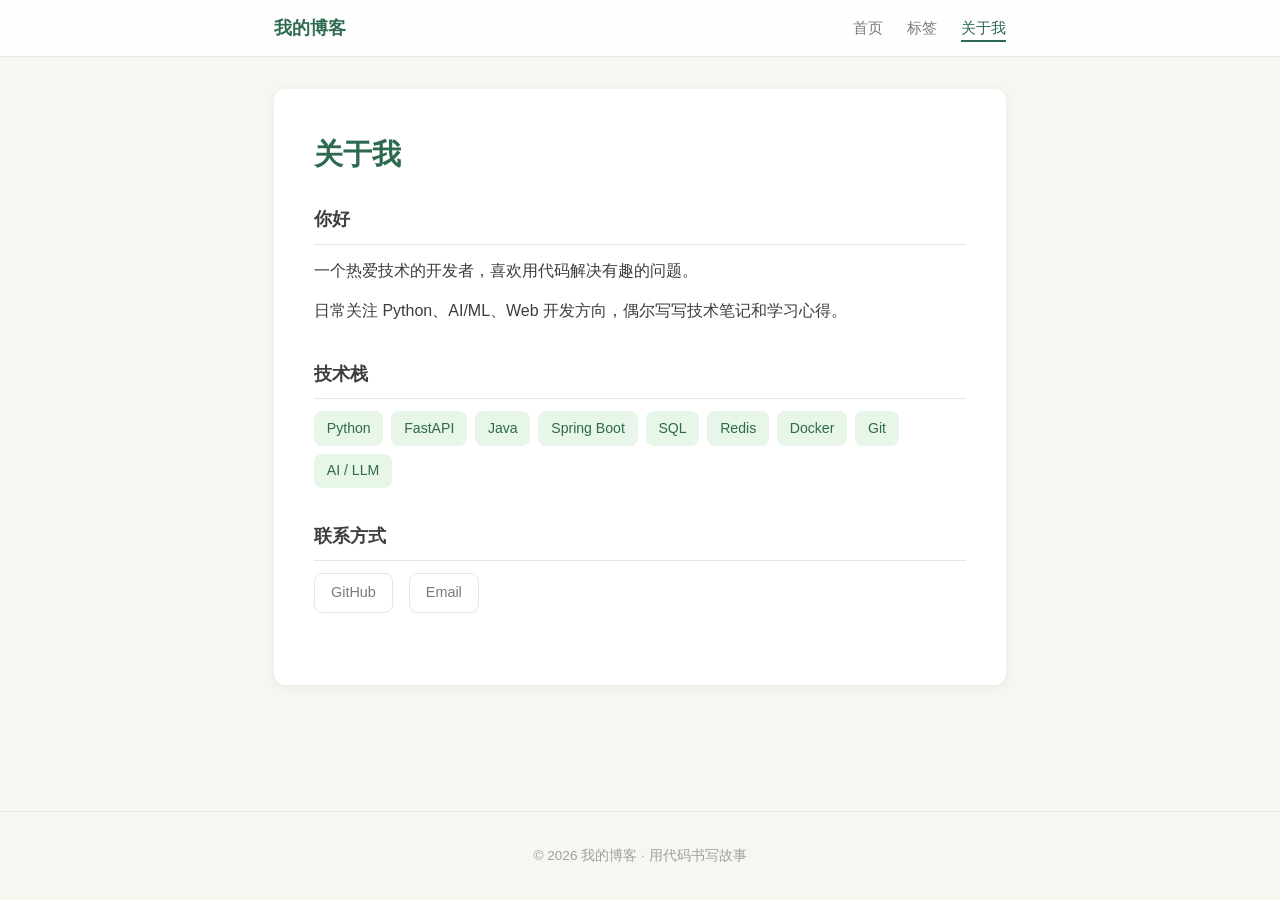
==== about.html @ 417cd6e2 "init: personal blog with FastAPI-style static site Clean, minimal blog homepage with article list, t" ====
<!DOCTYPE html>
<html lang="zh-CN">
<head>
  <meta charset="UTF-8">
  <meta name="viewport" content="width=device-width, initial-scale=1.0">
  <title>关于我 - 我的博客</title>
  <link rel="stylesheet" href="static/css/style.css">
</head>
<body>
  <nav class="navbar">
    <div class="navbar-inner">
      <a href="index.html" class="navbar-brand">我的博客</a>
      <ul class="navbar-links">
        <li><a href="index.html">首页</a></li>
        <li><a href="tags.html">标签</a></li>
        <li><a href="about.html" class="active">关于我</a></li>
      </ul>
    </div>
  </nav>

  <div class="container">
    <div class="about-card">
      <h1>关于我</h1>

      <div class="about-section">
        <h2>你好</h2>
        <p>一个热爱技术的开发者，喜欢用代码解决有趣的问题。</p>
        <p>日常关注 Python、AI/ML、Web 开发方向，偶尔写写技术笔记和学习心得。</p>
      </div>

      <div class="about-section">
        <h2>技术栈</h2>
        <div class="skill-tags">
          <span class="skill-tag">Python</span>
          <span class="skill-tag">FastAPI</span>
          <span class="skill-tag">Java</span>
          <span class="skill-tag">Spring Boot</span>
          <span class="skill-tag">SQL</span>
          <span class="skill-tag">Redis</span>
          <span class="skill-tag">Docker</span>
          <span class="skill-tag">Git</span>
          <span class="skill-tag">AI / LLM</span>
        </div>
      </div>

      <div class="about-section">
        <h2>联系方式</h2>
        <div class="social-links">
          <a href="https://github.com/" target="_blank">GitHub</a>
          <a href="mailto:hello@example.com">Email</a>
        </div>
      </div>
    </div>
  </div>

  <footer class="footer">
    <p>&copy; 2026 我的博客 · 用代码书写故事</p>
  </footer>
</body>
</html>
---- static/css/style.css ----
/* ========== Reset & Base ========== */
*,
*::before,
*::after {
  margin: 0;
  padding: 0;
  box-sizing: border-box;
}

:root {
  --bg: #f8f6f0;
  --bg-card: #ffffff;
  --primary: #2d6a4f;
  --primary-light: #40916c;
  --primary-bg: #e8f5e9;
  --text: #3d3d3d;
  --text-light: #7a7a7a;
  --text-muted: #a0a0a0;
  --border: #e8e6df;
  --shadow: 0 2px 12px rgba(0, 0, 0, 0.06);
  --shadow-hover: 0 4px 20px rgba(0, 0, 0, 0.1);
  --radius: 12px;
  --max-width: 780px;
}

html {
  font-size: 16px;
  scroll-behavior: smooth;
}

body {
  font-family: "PingFang SC", "Hiragino Sans GB", "Noto Sans SC", "Microsoft YaHei", sans-serif;
  background-color: var(--bg);
  color: var(--text);
  line-height: 1.75;
  min-height: 100vh;
  display: flex;
  flex-direction: column;
}

a {
  color: var(--primary);
  text-decoration: none;
  transition: color 0.2s;
}

a:hover {
  color: var(--primary-light);
}

/* ========== Navigation ========== */
.navbar {
  background: var(--bg-card);
  border-bottom: 1px solid var(--border);
  position: sticky;
  top: 0;
  z-index: 100;
  backdrop-filter: blur(10px);
  background: rgba(255, 255, 255, 0.9);
}

.navbar-inner {
  max-width: var(--max-width);
  margin: 0 auto;
  padding: 0 1.5rem;
  display: flex;
  align-items: center;
  justify-content: space-between;
  height: 56px;
}

.navbar-brand {
  font-size: 1.1rem;
  font-weight: 700;
  color: var(--primary);
}

.navbar-links {
  display: flex;
  gap: 1.5rem;
  list-style: none;
}

.navbar-links a {
  color: var(--text-light);
  font-size: 0.95rem;
  padding: 0.25rem 0;
  border-bottom: 2px solid transparent;
  transition: all 0.2s;
}

.navbar-links a:hover,
.navbar-links a.active {
  color: var(--primary);
  border-bottom-color: var(--primary);
}

/* ========== Container ========== */
.container {
  max-width: var(--max-width);
  margin: 0 auto;
  padding: 2rem 1.5rem;
  flex: 1;
  width: 100%;
}

/* ========== Hero ========== */
.hero {
  text-align: center;
  padding: 3rem 0 2rem;
}

.hero h1 {
  font-size: 2rem;
  font-weight: 700;
  color: var(--primary);
  margin-bottom: 0.5rem;
}

.hero .subtitle {
  font-size: 1.05rem;
  color: var(--text-light);
}

/* ========== Tags Filter ========== */
.tags-filter {
  display: flex;
  flex-wrap: wrap;
  gap: 0.5rem;
  margin: 1.5rem 0 2rem;
  justify-content: center;
}

.tag-btn {
  display: inline-block;
  padding: 0.3rem 0.9rem;
  font-size: 0.85rem;
  border: 1.5px solid var(--border);
  border-radius: 20px;
  color: var(--text-light);
  background: var(--bg-card);
  cursor: pointer;
  transition: all 0.2s;
}

.tag-btn:hover {
  border-color: var(--primary);
  color: var(--primary);
}

.tag-btn.active {
  background: var(--primary);
  color: #fff;
  border-color: var(--primary);
}

/* ========== Post Card ========== */
.post-list {
  display: flex;
  flex-direction: column;
  gap: 1.25rem;
}

.post-card {
  background: var(--bg-card);
  border-radius: var(--radius);
  padding: 1.5rem;
  box-shadow: var(--shadow);
  transition: box-shadow 0.25s, transform 0.25s;
  cursor: pointer;
}

.post-card:hover {
  box-shadow: var(--shadow-hover);
  transform: translateY(-2px);
}

.post-card-meta {
  display: flex;
  align-items: center;
  gap: 0.75rem;
  margin-bottom: 0.5rem;
  font-size: 0.85rem;
  color: var(--text-muted);
}

.post-card h2 {
  font-size: 1.25rem;
  font-weight: 600;
  margin-bottom: 0.4rem;
  color: var(--text);
}

.post-card h2 a {
  color: inherit;
}

.post-card h2 a:hover {
  color: var(--primary);
}

.post-card-summary {
  font-size: 0.95rem;
  color: var(--text-light);
  margin-bottom: 0.75rem;
  line-height: 1.6;
}

.post-card-tags {
  display: flex;
  flex-wrap: wrap;
  gap: 0.4rem;
}

/* ========== Tag Badge ========== */
.tag-badge {
  display: inline-block;
  padding: 0.15rem 0.6rem;
  font-size: 0.75rem;
  background: var(--primary-bg);
  color: var(--primary);
  border-radius: 10px;
}

/* ========== Post Detail ========== */
.post-detail {
  background: var(--bg-card);
  border-radius: var(--radius);
  padding: 2.5rem;
  box-shadow: var(--shadow);
}

.post-detail-header {
  margin-bottom: 2rem;
  padding-bottom: 1.5rem;
  border-bottom: 1px solid var(--border);
}

.post-detail-header h1 {
  font-size: 1.8rem;
  font-weight: 700;
  color: var(--text);
  margin-bottom: 0.75rem;
  line-height: 1.4;
}

.post-detail-header .meta {
  font-size: 0.9rem;
  color: var(--text-muted);
  display: flex;
  align-items: center;
  gap: 1rem;
}

.post-detail-content {
  font-size: 1.02rem;
  line-height: 1.85;
}

.post-detail-content p {
  margin-bottom: 1.25rem;
}

.post-detail-content h3 {
  font-size: 1.2rem;
  font-weight: 600;
  color: var(--primary);
  margin: 2rem 0 0.75rem;
}

.post-detail-content pre {
  background: #f5f5f0;
  border-radius: 8px;
  padding: 1rem 1.25rem;
  overflow-x: auto;
  font-family: "JetBrains Mono", "Fira Code", "Consolas", monospace;
  font-size: 0.88rem;
  line-height: 1.6;
  margin-bottom: 1.25rem;
  border: 1px solid var(--border);
}

.post-detail-content code {
  font-family: "JetBrains Mono", "Fira Code", "Consolas", monospace;
  font-size: 0.88em;
  background: #f0ede6;
  padding: 0.15rem 0.35rem;
  border-radius: 4px;
}

.post-detail-content pre code {
  background: none;
  padding: 0;
}

.post-detail-content ul,
.post-detail-content ol {
  padding-left: 1.5rem;
  margin-bottom: 1.25rem;
}

.post-detail-content li {
  margin-bottom: 0.4rem;
}

.post-detail-tags {
  margin-top: 2rem;
  padding-top: 1.5rem;
  border-top: 1px solid var(--border);
  display: flex;
  flex-wrap: wrap;
  gap: 0.4rem;
}

.back-link {
  display: inline-flex;
  align-items: center;
  gap: 0.3rem;
  font-size: 0.9rem;
  color: var(--text-light);
  margin-bottom: 1.5rem;
}

.back-link:hover {
  color: var(--primary);
}

/* ========== Tags Page ========== */
.tags-overview {
  display: flex;
  flex-direction: column;
  gap: 1rem;
}

.tag-group {
  background: var(--bg-card);
  border-radius: var(--radius);
  padding: 1.25rem 1.5rem;
  box-shadow: var(--shadow);
}

.tag-group-header {
  display: flex;
  align-items: center;
  justify-content: space-between;
  margin-bottom: 0.5rem;
}

.tag-group-header h3 {
  font-size: 1.1rem;
  color: var(--primary);
}

.tag-group-count {
  font-size: 0.85rem;
  color: var(--text-muted);
}

.tag-group-list {
  list-style: none;
}

.tag-group-list li {
  padding: 0.35rem 0;
  font-size: 0.95rem;
}

.tag-group-list li a {
  color: var(--text);
}

.tag-group-list li a:hover {
  color: var(--primary);
}

/* ========== About Page ========== */
.about-card {
  background: var(--bg-card);
  border-radius: var(--radius);
  padding: 2.5rem;
  box-shadow: var(--shadow);
}

.about-card h1 {
  font-size: 1.8rem;
  font-weight: 700;
  color: var(--primary);
  margin-bottom: 1.5rem;
}

.about-section {
  margin-bottom: 2rem;
}

.about-section h2 {
  font-size: 1.15rem;
  font-weight: 600;
  color: var(--text);
  margin-bottom: 0.75rem;
  padding-bottom: 0.5rem;
  border-bottom: 1px solid var(--border);
}

.about-section p {
  margin-bottom: 0.75rem;
  line-height: 1.8;
}

.skill-tags {
  display: flex;
  flex-wrap: wrap;
  gap: 0.5rem;
  margin-top: 0.5rem;
}

.skill-tag {
  padding: 0.3rem 0.8rem;
  background: var(--primary-bg);
  color: var(--primary);
  border-radius: 8px;
  font-size: 0.88rem;
  font-weight: 500;
}

.social-links {
  display: flex;
  gap: 1rem;
  margin-top: 0.5rem;
}

.social-links a {
  padding: 0.4rem 1rem;
  border: 1.5px solid var(--border);
  border-radius: 8px;
  font-size: 0.9rem;
  color: var(--text-light);
  transition: all 0.2s;
}

.social-links a:hover {
  border-color: var(--primary);
  color: var(--primary);
  background: var(--primary-bg);
}

/* ========== Footer ========== */
.footer {
  text-align: center;
  padding: 2rem 1.5rem;
  font-size: 0.85rem;
  color: var(--text-muted);
  border-top: 1px solid var(--border);
  margin-top: 2rem;
}

/* ========== Empty State ========== */
.empty-state {
  text-align: center;
  padding: 3rem 1rem;
  color: var(--text-muted);
}

.empty-state p {
  font-size: 1rem;
}

/* ========== Responsive ========== */
@media (max-width: 640px) {
  .container {
    padding: 1.25rem 1rem;
  }

  .hero {
    padding: 2rem 0 1.5rem;
  }

  .hero h1 {
    font-size: 1.5rem;
  }

  .post-detail {
    padding: 1.5rem;
  }

  .post-detail-header h1 {
    font-size: 1.4rem;
  }

  .about-card {
    padding: 1.5rem;
  }

  .navbar-links {
    gap: 1rem;
  }
}
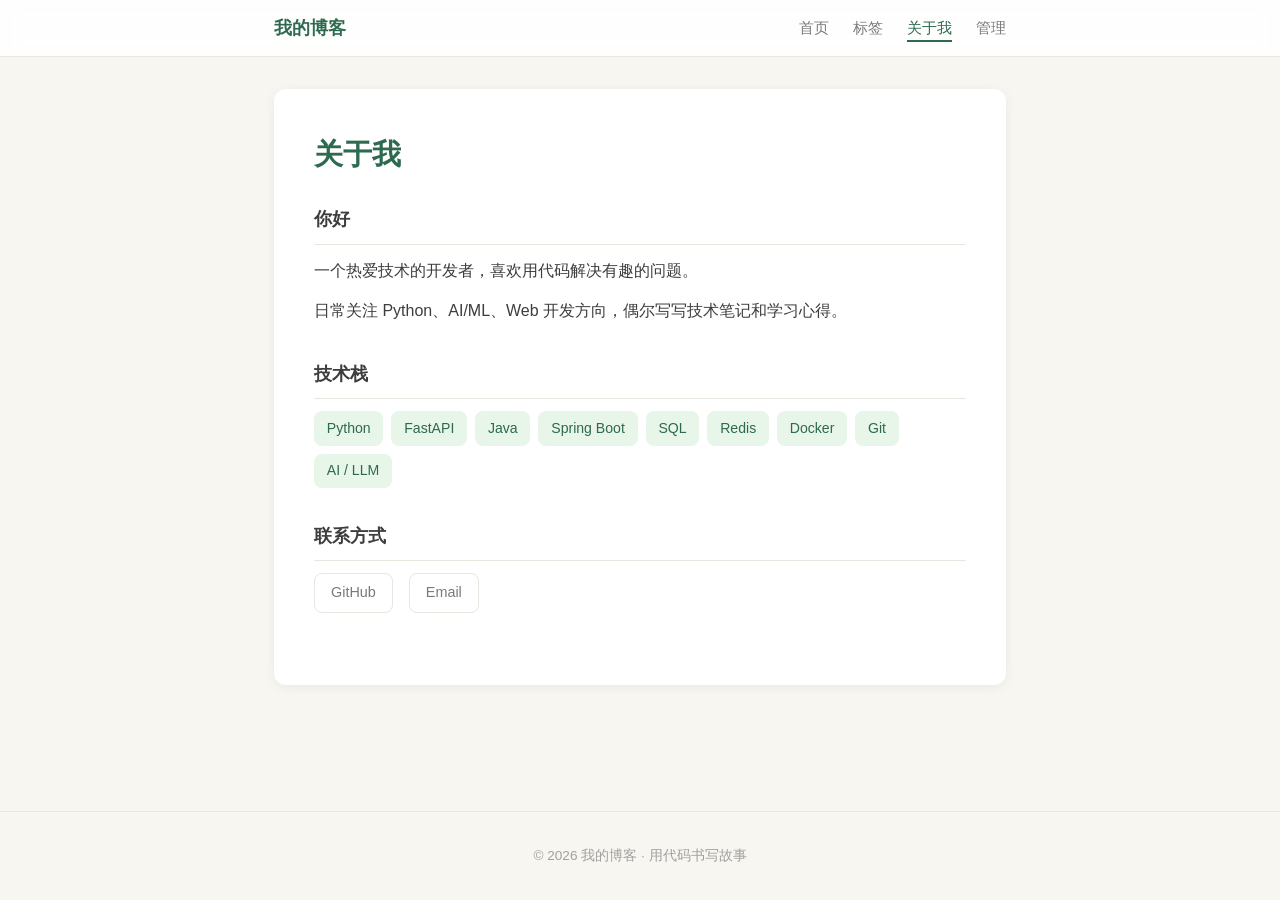
==== commit 675c6bcc: "feat: add admin panel for managing blog posts Adds admin.html with full CRUD functionality via GitHu" ====
--- a/about.html
+++ b/about.html
@@ -14,6 +14,7 @@
         <li><a href="index.html">首页</a></li>
         <li><a href="tags.html">标签</a></li>
         <li><a href="about.html" class="active">关于我</a></li>
+        <li><a href="admin.html">管理</a></li>
       </ul>
     </div>
   </nav>
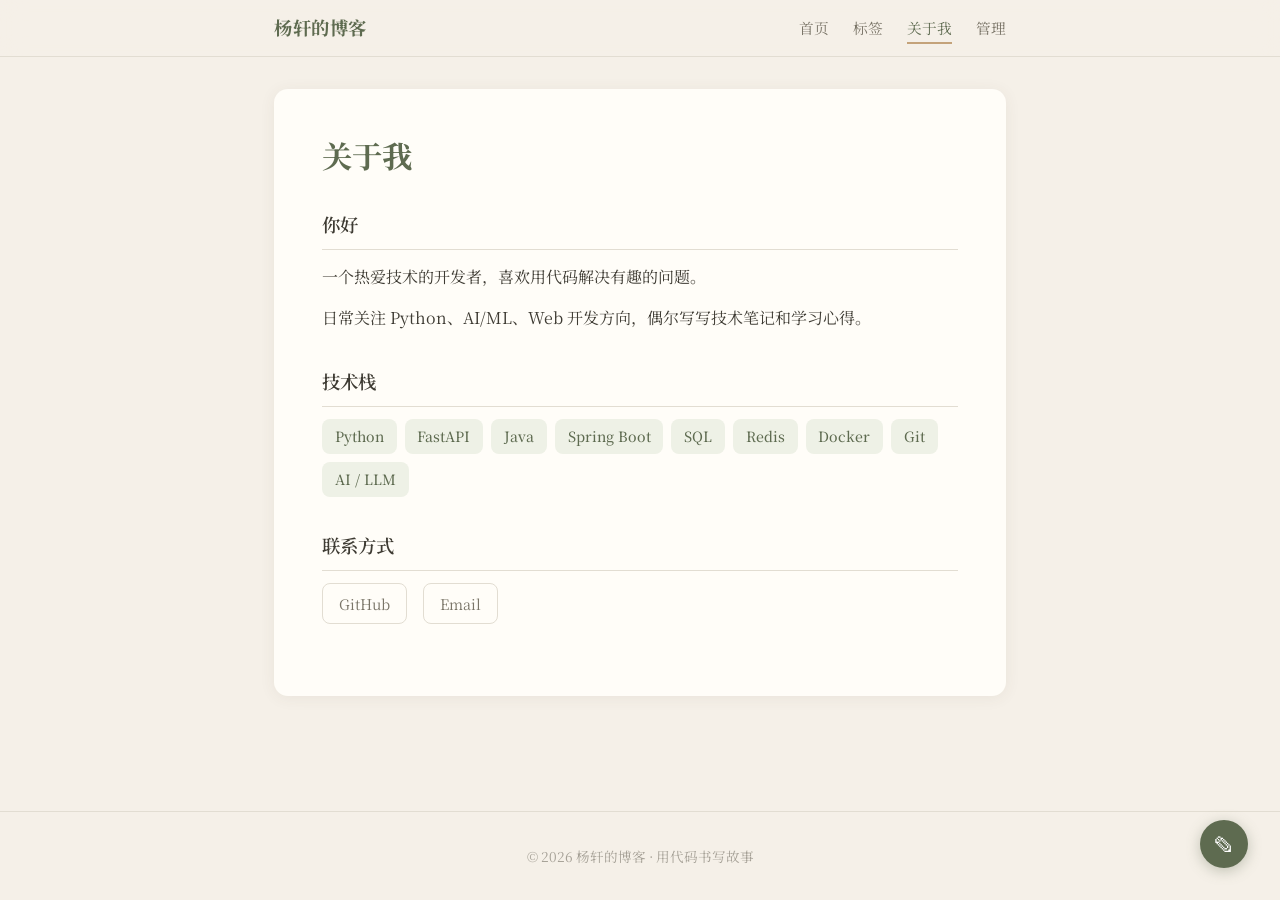
==== commit 8571a2e7: "style: warm brown-green theme, serif fonts, admin fab button - Rename to "杨轩的博客" - Warm color palett" ====
--- a/about.html
+++ b/about.html
@@ -3,13 +3,13 @@
 <head>
   <meta charset="UTF-8">
   <meta name="viewport" content="width=device-width, initial-scale=1.0">
-  <title>关于我 - 我的博客</title>
+  <title>关于我 - 杨轩的博客</title>
   <link rel="stylesheet" href="static/css/style.css">
 </head>
 <body>
   <nav class="navbar">
     <div class="navbar-inner">
-      <a href="index.html" class="navbar-brand">我的博客</a>
+      <a href="index.html" class="navbar-brand">杨轩的博客</a>
       <ul class="navbar-links">
         <li><a href="index.html">首页</a></li>
         <li><a href="tags.html">标签</a></li>
@@ -54,8 +54,13 @@
     </div>
   </div>
 
+  <a href="admin.html" class="admin-fab" title="管理后台">
+    &#9998;
+    <span class="fab-tooltip">管理文章</span>
+  </a>
+
   <footer class="footer">
-    <p>&copy; 2026 我的博客 · 用代码书写故事</p>
+    <p>&copy; 2026 杨轩的博客 · 用代码书写故事</p>
   </footer>
 </body>
 </html>
--- a/static/css/style.css
+++ b/static/css/style.css
@@ -1,3 +1,5 @@
+@import url('https://fonts.googleapis.com/css2?family=Noto+Serif+SC:wght@400;500;600;700&family=Playfair+Display:wght@400;600;700&display=swap');
+
 /* ========== Reset & Base ========== */
 *,
 *::before,
@@ -8,19 +10,21 @@
 }
 
 :root {
-  --bg: #f8f6f0;
-  --bg-card: #ffffff;
-  --primary: #2d6a4f;
-  --primary-light: #40916c;
-  --primary-bg: #e8f5e9;
-  --text: #3d3d3d;
-  --text-light: #7a7a7a;
-  --text-muted: #a0a0a0;
-  --border: #e8e6df;
-  --shadow: 0 2px 12px rgba(0, 0, 0, 0.06);
-  --shadow-hover: 0 4px 20px rgba(0, 0, 0, 0.1);
-  --radius: 12px;
+  --bg: #f5f0e8;
+  --bg-card: #fffdf8;
+  --primary: #5e6b50;
+  --primary-light: #7a8a68;
+  --primary-bg: #eef1e6;
+  --text: #3e3b33;
+  --text-light: #7a7568;
+  --text-muted: #a5a096;
+  --border: #e2ddd2;
+  --shadow: 0 2px 16px rgba(80, 70, 50, 0.07);
+  --shadow-hover: 0 6px 24px rgba(80, 70, 50, 0.12);
+  --radius: 14px;
   --max-width: 780px;
+  --accent: #c4a37a;
+  --accent-light: #d4bc96;
 }
 
 html {
@@ -29,13 +33,17 @@
 }
 
 body {
-  font-family: "PingFang SC", "Hiragino Sans GB", "Noto Sans SC", "Microsoft YaHei", sans-serif;
+  font-family: "Noto Serif SC", "Songti SC", "STSong", "FangSong", serif;
   background-color: var(--bg);
   color: var(--text);
-  line-height: 1.75;
+  line-height: 1.8;
   min-height: 100vh;
   display: flex;
   flex-direction: column;
+}
+
+h1, h2, h3, h4, h5, h6, .navbar-brand, .hero h1 {
+  font-family: "Playfair Display", "Noto Serif SC", "Songti SC", serif;
 }
 
 a {
@@ -50,13 +58,12 @@
 
 /* ========== Navigation ========== */
 .navbar {
-  background: var(--bg-card);
   border-bottom: 1px solid var(--border);
   position: sticky;
   top: 0;
   z-index: 100;
-  backdrop-filter: blur(10px);
-  background: rgba(255, 255, 255, 0.9);
+  backdrop-filter: blur(12px);
+  background: rgba(245, 240, 232, 0.88);
 }
 
 .navbar-inner {
@@ -70,9 +77,10 @@
 }
 
 .navbar-brand {
-  font-size: 1.1rem;
+  font-size: 1.15rem;
   font-weight: 700;
   color: var(--primary);
+  letter-spacing: 0.03em;
 }
 
 .navbar-links {
@@ -83,7 +91,7 @@
 
 .navbar-links a {
   color: var(--text-light);
-  font-size: 0.95rem;
+  font-size: 0.92rem;
   padding: 0.25rem 0;
   border-bottom: 2px solid transparent;
   transition: all 0.2s;
@@ -92,7 +100,7 @@
 .navbar-links a:hover,
 .navbar-links a.active {
   color: var(--primary);
-  border-bottom-color: var(--primary);
+  border-bottom-color: var(--accent);
 }
 
 /* ========== Container ========== */
@@ -107,19 +115,21 @@
 /* ========== Hero ========== */
 .hero {
   text-align: center;
-  padding: 3rem 0 2rem;
+  padding: 3.5rem 0 2rem;
 }
 
 .hero h1 {
-  font-size: 2rem;
+  font-size: 2.2rem;
   font-weight: 700;
   color: var(--primary);
   margin-bottom: 0.5rem;
+  letter-spacing: 0.05em;
 }
 
 .hero .subtitle {
   font-size: 1.05rem;
   color: var(--text-light);
+  font-style: italic;
 }
 
 /* ========== Tags Filter ========== */
@@ -144,7 +154,7 @@
 }
 
 .tag-btn:hover {
-  border-color: var(--primary);
+  border-color: var(--accent);
   color: var(--primary);
 }
 
@@ -164,10 +174,11 @@
 .post-card {
   background: var(--bg-card);
   border-radius: var(--radius);
-  padding: 1.5rem;
+  padding: 1.5rem 1.75rem;
   box-shadow: var(--shadow);
   transition: box-shadow 0.25s, transform 0.25s;
   cursor: pointer;
+  border-left: 3px solid var(--accent);
 }
 
 .post-card:hover {
@@ -203,7 +214,7 @@
   font-size: 0.95rem;
   color: var(--text-light);
   margin-bottom: 0.75rem;
-  line-height: 1.6;
+  line-height: 1.65;
 }
 
 .post-card-tags {
@@ -226,7 +237,7 @@
 .post-detail {
   background: var(--bg-card);
   border-radius: var(--radius);
-  padding: 2.5rem;
+  padding: 2.5rem 3rem;
   box-shadow: var(--shadow);
 }
 
@@ -237,7 +248,7 @@
 }
 
 .post-detail-header h1 {
-  font-size: 1.8rem;
+  font-size: 1.9rem;
   font-weight: 700;
   color: var(--text);
   margin-bottom: 0.75rem;
@@ -254,7 +265,7 @@
 
 .post-detail-content {
   font-size: 1.02rem;
-  line-height: 1.85;
+  line-height: 1.9;
 }
 
 .post-detail-content p {
@@ -269,7 +280,7 @@
 }
 
 .post-detail-content pre {
-  background: #f5f5f0;
+  background: #f0ece4;
   border-radius: 8px;
   padding: 1rem 1.25rem;
   overflow-x: auto;
@@ -283,7 +294,7 @@
 .post-detail-content code {
   font-family: "JetBrains Mono", "Fira Code", "Consolas", monospace;
   font-size: 0.88em;
-  background: #f0ede6;
+  background: #ede9e0;
   padding: 0.15rem 0.35rem;
   border-radius: 4px;
 }
@@ -377,12 +388,12 @@
 .about-card {
   background: var(--bg-card);
   border-radius: var(--radius);
-  padding: 2.5rem;
+  padding: 2.5rem 3rem;
   box-shadow: var(--shadow);
 }
 
 .about-card h1 {
-  font-size: 1.8rem;
+  font-size: 1.9rem;
   font-weight: 700;
   color: var(--primary);
   margin-bottom: 1.5rem;
@@ -403,7 +414,7 @@
 
 .about-section p {
   margin-bottom: 0.75rem;
-  line-height: 1.8;
+  line-height: 1.85;
 }
 
 .skill-tags {
@@ -438,7 +449,7 @@
 }
 
 .social-links a:hover {
-  border-color: var(--primary);
+  border-color: var(--accent);
   color: var(--primary);
   background: var(--primary-bg);
 }
@@ -464,6 +475,52 @@
   font-size: 1rem;
 }
 
+/* ========== Admin Floating Button ========== */
+.admin-fab {
+  position: fixed;
+  bottom: 2rem;
+  right: 2rem;
+  width: 48px;
+  height: 48px;
+  border-radius: 50%;
+  background: var(--primary);
+  color: #fff;
+  border: none;
+  cursor: pointer;
+  font-size: 1.3rem;
+  display: flex;
+  align-items: center;
+  justify-content: center;
+  box-shadow: 0 3px 14px rgba(94, 107, 80, 0.35);
+  transition: all 0.25s;
+  z-index: 50;
+  text-decoration: none;
+}
+
+.admin-fab:hover {
+  background: var(--primary-light);
+  transform: scale(1.08);
+  box-shadow: 0 4px 20px rgba(94, 107, 80, 0.45);
+}
+
+.admin-fab .fab-tooltip {
+  position: absolute;
+  right: 60px;
+  background: var(--text);
+  color: #fff;
+  padding: 0.3rem 0.7rem;
+  border-radius: 6px;
+  font-size: 0.78rem;
+  white-space: nowrap;
+  opacity: 0;
+  pointer-events: none;
+  transition: opacity 0.2s;
+}
+
+.admin-fab:hover .fab-tooltip {
+  opacity: 1;
+}
+
 /* ========== Responsive ========== */
 @media (max-width: 640px) {
   .container {
@@ -475,7 +532,7 @@
   }
 
   .hero h1 {
-    font-size: 1.5rem;
+    font-size: 1.6rem;
   }
 
   .post-detail {
@@ -493,4 +550,11 @@
   .navbar-links {
     gap: 1rem;
   }
-}
+
+  .admin-fab {
+    bottom: 1.25rem;
+    right: 1.25rem;
+    width: 44px;
+    height: 44px;
+  }
+}
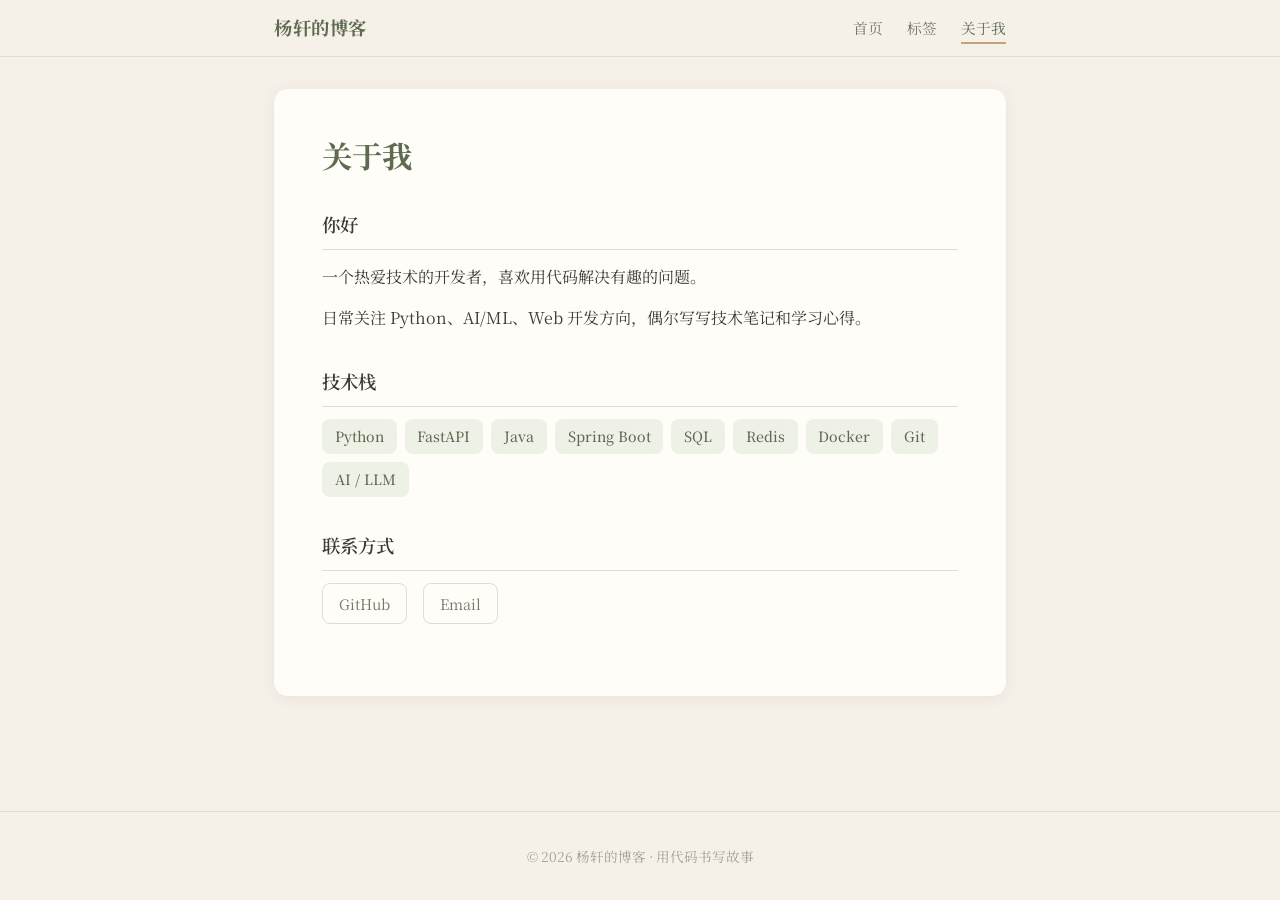
==== commit fb86b525: "fix: remove admin entry from public pages for privacy Admin panel is only accessible via direct URL." ====
--- a/about.html
+++ b/about.html
@@ -14,7 +14,6 @@
         <li><a href="index.html">首页</a></li>
         <li><a href="tags.html">标签</a></li>
         <li><a href="about.html" class="active">关于我</a></li>
-        <li><a href="admin.html">管理</a></li>
       </ul>
     </div>
   </nav>
@@ -54,11 +53,6 @@
     </div>
   </div>
 
-  <a href="admin.html" class="admin-fab" title="管理后台">
-    &#9998;
-    <span class="fab-tooltip">管理文章</span>
-  </a>
-
   <footer class="footer">
     <p>&copy; 2026 杨轩的博客 · 用代码书写故事</p>
   </footer>
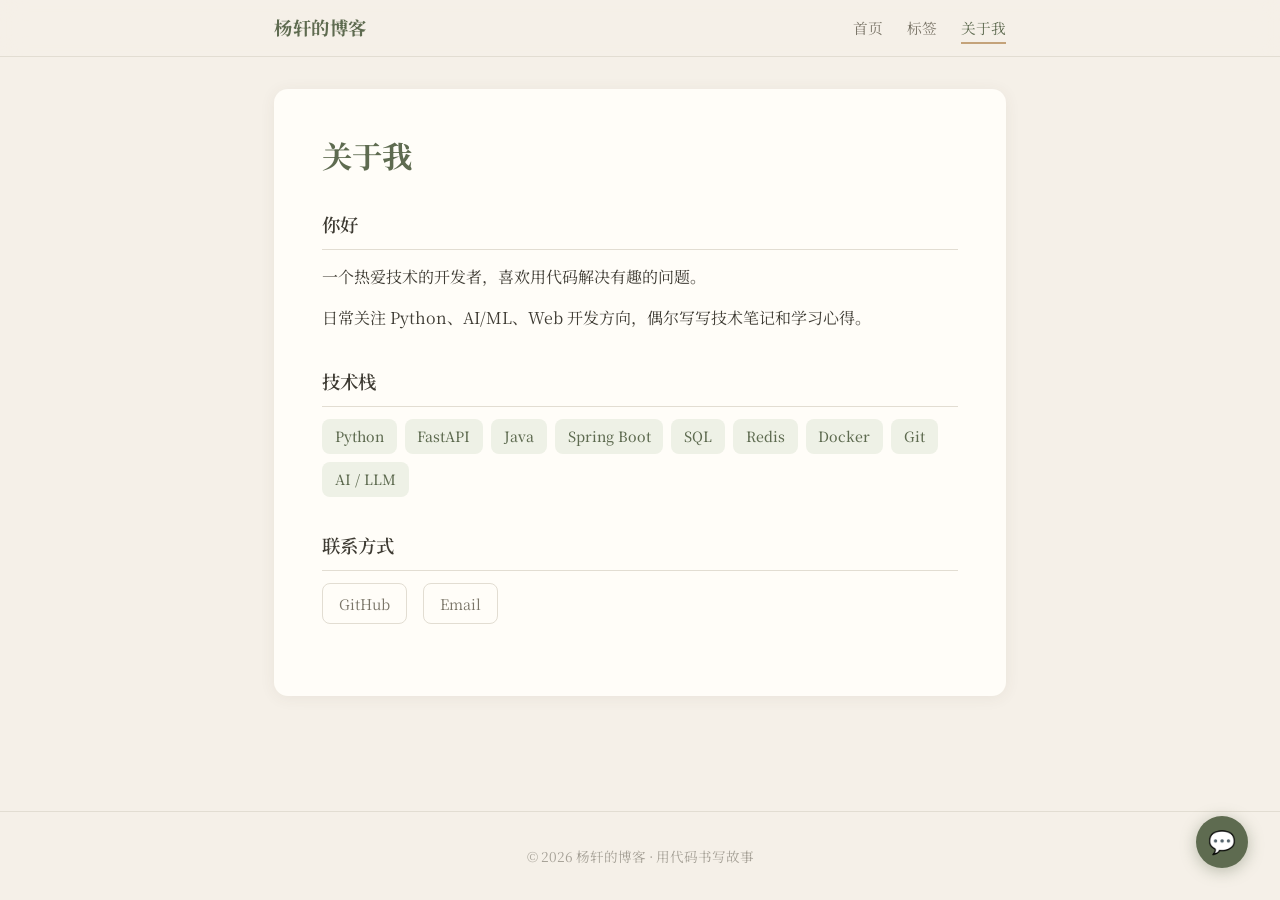
==== commit ef579444: "feat: add AI chat assistant powered by DeepSeek API - Floating chat widget on all public pages - Rea" ====
--- a/about.html
+++ b/about.html
@@ -56,5 +56,7 @@
   <footer class="footer">
     <p>&copy; 2026 杨轩的博客 · 用代码书写故事</p>
   </footer>
+
+  <script src="static/js/chat.js"></script>
 </body>
 </html>
